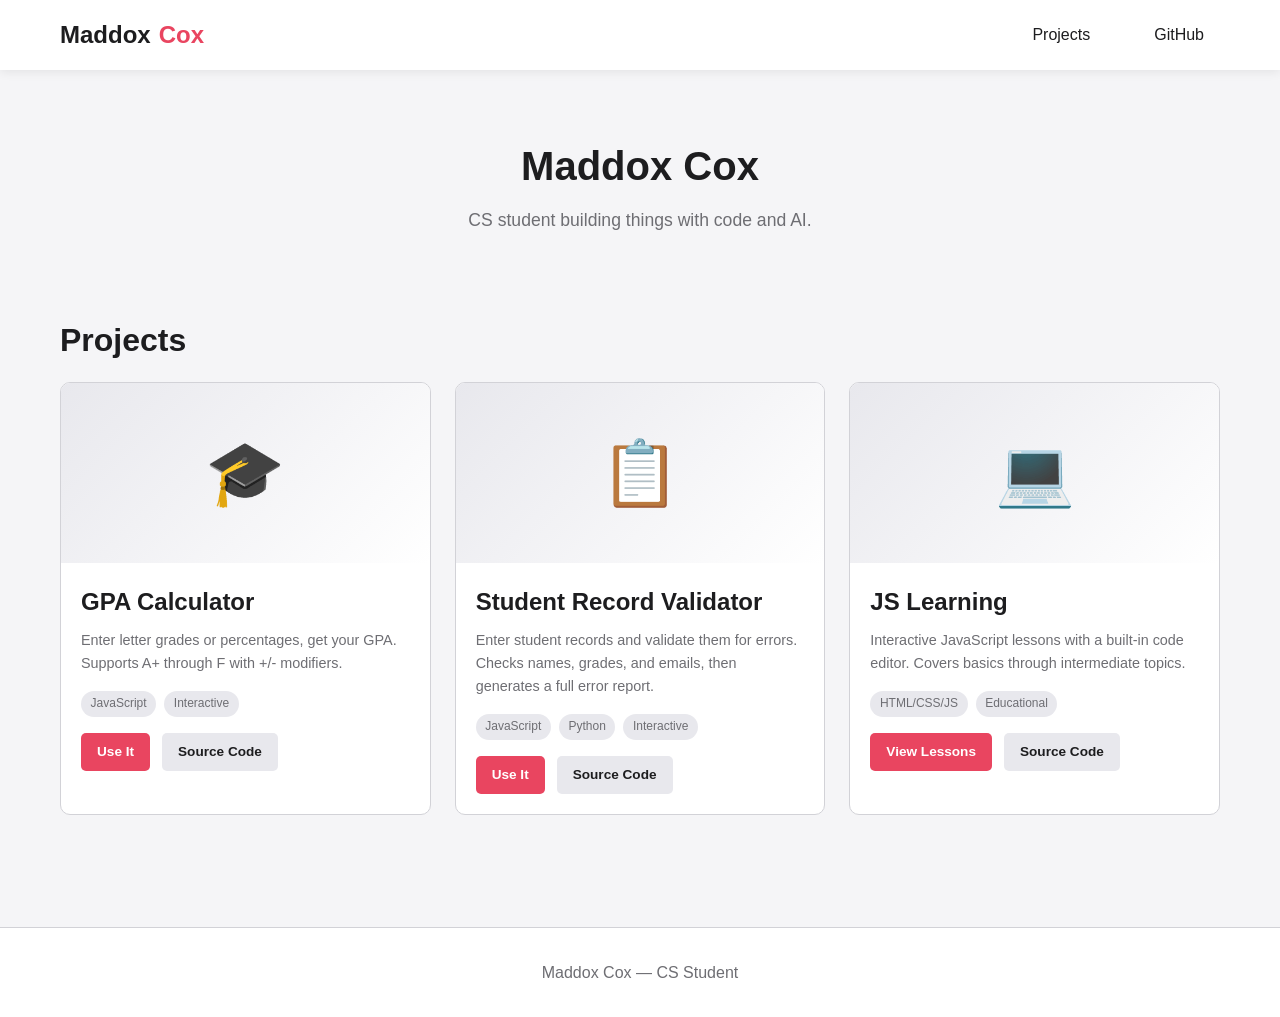
==== index.html @ 5d65bede "Add Student Record Validator and switch to light theme Co-Authored-By: Claude Opus 4.6 <noreply@anth" ====
<!DOCTYPE html>
<html lang="en">
<head>
    <meta charset="UTF-8">
    <meta name="viewport" content="width=device-width, initial-scale=1.0">
    <title>Maddox Cox — Projects</title>
    <link rel="stylesheet" href="css/styles.css">
    <style>
        .projects-section {
            padding: 3rem 0;
        }

        .projects-grid {
            display: grid;
            grid-template-columns: repeat(auto-fill, minmax(300px, 1fr));
            gap: 1.5rem;
        }

        .project-card {
            background-color: var(--bg-secondary);
            border-radius: 10px;
            border: 1px solid var(--border);
            overflow: hidden;
            transition: transform 0.3s ease, box-shadow 0.3s ease;
        }

        .project-card:hover {
            transform: translateY(-5px);
            box-shadow: 0 10px 30px var(--shadow);
        }

        .project-card .preview {
            height: 180px;
            display: flex;
            align-items: center;
            justify-content: center;
            font-size: 4rem;
            background: linear-gradient(135deg, var(--bg-tertiary), var(--bg-secondary));
        }

        .project-card .details {
            padding: 1.25rem;
        }

        .project-card .details h3 {
            margin-bottom: 0.5rem;
            color: var(--text-primary);
        }

        .project-card .details p {
            font-size: 0.9rem;
            margin-bottom: 1rem;
        }

        .project-card .tags {
            display: flex;
            flex-wrap: wrap;
            gap: 0.5rem;
            margin-bottom: 1rem;
        }

        .project-card .tag {
            font-size: 0.75rem;
            padding: 0.2rem 0.6rem;
            border-radius: 15px;
            background-color: var(--bg-tertiary);
            color: var(--text-secondary);
        }

        .project-card .links {
            display: flex;
            gap: 0.75rem;
        }

        .project-card .links a {
            font-size: 0.85rem;
            font-weight: 600;
        }

        .portfolio-hero {
            text-align: center;
            padding: 4rem 0 2rem;
        }

        .portfolio-hero h1 {
            font-size: 2.5rem;
            margin-bottom: 0.5rem;
        }

        .portfolio-hero p {
            font-size: 1.1rem;
            max-width: 500px;
            margin: 0 auto;
        }
    </style>
</head>
<body>
    <header>
        <nav>
            <a href="index.html" class="logo">Maddox<span>Cox</span></a>
            <ul class="nav-links">
                <li><a href="#projects">Projects</a></li>
                <li><a href="https://github.com/maddoxcox" target="_blank">GitHub</a></li>
            </ul>
            <button class="mobile-menu">☰</button>
        </nav>
    </header>

    <main>
        <section class="portfolio-hero">
            <div class="container">
                <h1>Maddox Cox</h1>
                <p>CS student building things with code and AI.</p>
            </div>
        </section>

        <section id="projects" class="projects-section">
            <div class="container">
                <h2>Projects</h2>
                <div class="projects-grid">

                    <div class="project-card">
                        <div class="preview">🎓</div>
                        <div class="details">
                            <h3>GPA Calculator</h3>
                            <p>Enter letter grades or percentages, get your GPA. Supports A+ through F with +/- modifiers.</p>
                            <div class="tags">
                                <span class="tag">JavaScript</span>
                                <span class="tag">Interactive</span>
                            </div>
                            <div class="links">
                                <a href="projects/gpa-calculator/index.html" class="btn btn-small btn-primary">Use It</a>
                                <a href="https://github.com/maddoxcox/ai-club-learning/blob/main/month-1-foundations/day-01-error-handler/grade_calculator.py" target="_blank" class="btn btn-small btn-secondary">Source Code</a>
                            </div>
                        </div>
                    </div>

                    <div class="project-card">
                        <div class="preview">📋</div>
                        <div class="details">
                            <h3>Student Record Validator</h3>
                            <p>Enter student records and validate them for errors. Checks names, grades, and emails, then generates a full error report.</p>
                            <div class="tags">
                                <span class="tag">JavaScript</span>
                                <span class="tag">Python</span>
                                <span class="tag">Interactive</span>
                            </div>
                            <div class="links">
                                <a href="projects/record-validator/index.html" class="btn btn-small btn-primary">Use It</a>
                                <a href="https://github.com/maddoxcox/ai-club-learning/blob/main/month-1-foundations/day-02-record-validator/student_validator.py" target="_blank" class="btn btn-small btn-secondary">Source Code</a>
                            </div>
                        </div>
                    </div>

                    <div class="project-card">
                        <div class="preview">💻</div>
                        <div class="details">
                            <h3>JS Learning</h3>
                            <p>Interactive JavaScript lessons with a built-in code editor. Covers basics through intermediate topics.</p>
                            <div class="tags">
                                <span class="tag">HTML/CSS/JS</span>
                                <span class="tag">Educational</span>
                            </div>
                            <div class="links">
                                <a href="lessons/basics/variables.html" class="btn btn-small btn-primary">View Lessons</a>
                                <a href="https://github.com/maddoxcox/claudetest1" target="_blank" class="btn btn-small btn-secondary">Source Code</a>
                            </div>
                        </div>
                    </div>

                </div>
            </div>
        </section>
    </main>

    <footer>
        <div class="container">
            <p>Maddox Cox — CS Student</p>
        </div>
    </footer>

    <script src="js/main.js"></script>
</body>
</html>
---- css/styles.css ----
/* CSS Variables for theming */
:root {
    --bg-primary: #f5f5f7;
    --bg-secondary: #ffffff;
    --bg-tertiary: #e8e8ed;
    --text-primary: #1d1d1f;
    --text-secondary: #6e6e73;
    --accent: #e94560;
    --accent-hover: #ff6b6b;
    --success: #34a853;
    --warning: #f59e0b;
    --error: #dc2626;
    --code-bg: #f0f0f5;
    --border: #d2d2d7;
    --shadow: rgba(0, 0, 0, 0.08);
}

/* Reset and Base Styles */
* {
    margin: 0;
    padding: 0;
    box-sizing: border-box;
}

html {
    scroll-behavior: smooth;
}

body {
    font-family: 'Segoe UI', Tahoma, Geneva, Verdana, sans-serif;
    background-color: var(--bg-primary);
    color: var(--text-primary);
    line-height: 1.6;
    min-height: 100vh;
}

/* Typography */
h1, h2, h3, h4 {
    margin-bottom: 1rem;
    font-weight: 600;
}

h1 { font-size: 2.5rem; }
h2 { font-size: 2rem; }
h3 { font-size: 1.5rem; }
h4 { font-size: 1.25rem; }

p {
    margin-bottom: 1rem;
    color: var(--text-secondary);
}

a {
    color: var(--accent);
    text-decoration: none;
    transition: color 0.3s ease;
}

a:hover {
    color: var(--accent-hover);
}

/* Container */
.container {
    max-width: 1200px;
    margin: 0 auto;
    padding: 0 20px;
}

/* Header & Navigation */
header {
    background-color: var(--bg-secondary);
    padding: 1rem 0;
    position: sticky;
    top: 0;
    z-index: 1000;
    box-shadow: 0 2px 10px var(--shadow);
}

nav {
    display: flex;
    justify-content: space-between;
    align-items: center;
    max-width: 1200px;
    margin: 0 auto;
    padding: 0 20px;
}

.logo {
    font-size: 1.5rem;
    font-weight: 700;
    color: var(--text-primary);
    display: flex;
    align-items: center;
    gap: 0.5rem;
}

.logo span {
    color: var(--accent);
}

.nav-links {
    display: flex;
    list-style: none;
    gap: 2rem;
}

.nav-links a {
    color: var(--text-primary);
    font-weight: 500;
    padding: 0.5rem 1rem;
    border-radius: 5px;
    transition: background-color 0.3s ease;
}

.nav-links a:hover {
    background-color: var(--bg-tertiary);
}

.mobile-menu {
    display: none;
    background: none;
    border: none;
    color: var(--text-primary);
    font-size: 1.5rem;
    cursor: pointer;
}

/* Hero Section */
.hero {
    text-align: center;
    padding: 4rem 0;
    background: linear-gradient(135deg, var(--bg-secondary), var(--bg-tertiary));
}

.hero h1 {
    font-size: 3rem;
    margin-bottom: 1rem;
}

.hero p {
    font-size: 1.25rem;
    max-width: 600px;
    margin: 0 auto 2rem;
}

/* Progress Bar */
.progress-container {
    background-color: var(--bg-secondary);
    padding: 1.5rem;
    border-radius: 10px;
    margin: 2rem 0;
}

.progress-bar {
    background-color: var(--bg-tertiary);
    border-radius: 10px;
    height: 20px;
    overflow: hidden;
    margin-top: 0.5rem;
}

.progress-fill {
    background: linear-gradient(90deg, var(--accent), var(--accent-hover));
    height: 100%;
    border-radius: 10px;
    transition: width 0.5s ease;
}

.progress-text {
    display: flex;
    justify-content: space-between;
    margin-top: 0.5rem;
    font-size: 0.9rem;
    color: var(--text-secondary);
}

/* Topic Cards */
.topics-section {
    padding: 3rem 0;
}

.topics-section h2 {
    margin-bottom: 2rem;
}

.topics-grid {
    display: grid;
    grid-template-columns: repeat(auto-fill, minmax(280px, 1fr));
    gap: 1.5rem;
}

.topic-card {
    background-color: var(--bg-secondary);
    border-radius: 10px;
    padding: 1.5rem;
    transition: transform 0.3s ease, box-shadow 0.3s ease;
    border: 1px solid var(--border);
    position: relative;
    overflow: hidden;
}

.topic-card:hover {
    transform: translateY(-5px);
    box-shadow: 0 10px 30px var(--shadow);
}

.topic-card.completed::after {
    content: '✓';
    position: absolute;
    top: 10px;
    right: 10px;
    background-color: var(--success);
    color: white;
    width: 25px;
    height: 25px;
    border-radius: 50%;
    display: flex;
    align-items: center;
    justify-content: center;
    font-size: 0.8rem;
}

.topic-card h3 {
    color: var(--text-primary);
    margin-bottom: 0.5rem;
}

.topic-card p {
    font-size: 0.9rem;
    margin-bottom: 1rem;
}

.topic-card .difficulty {
    display: inline-block;
    padding: 0.25rem 0.75rem;
    border-radius: 15px;
    font-size: 0.75rem;
    font-weight: 600;
    text-transform: uppercase;
}

.difficulty.beginner {
    background-color: var(--success);
    color: var(--bg-primary);
}

.difficulty.intermediate {
    background-color: var(--warning);
    color: var(--bg-primary);
}

/* Lesson Content */
.lesson-container {
    max-width: 900px;
    margin: 0 auto;
    padding: 2rem 20px;
}

.lesson-header {
    margin-bottom: 2rem;
    padding-bottom: 1rem;
    border-bottom: 1px solid var(--border);
}

.lesson-header h1 {
    margin-bottom: 0.5rem;
}

.breadcrumb {
    color: var(--text-secondary);
    font-size: 0.9rem;
}

.breadcrumb a {
    color: var(--text-secondary);
}

.breadcrumb a:hover {
    color: var(--accent);
}

.lesson-content section {
    margin-bottom: 3rem;
}

.lesson-content h2 {
    color: var(--accent);
    margin-bottom: 1rem;
}

.lesson-content ul, .lesson-content ol {
    margin-left: 1.5rem;
    margin-bottom: 1rem;
    color: var(--text-secondary);
}

.lesson-content li {
    margin-bottom: 0.5rem;
}

/* Code Blocks */
.code-block {
    background-color: var(--code-bg);
    border-radius: 8px;
    margin: 1rem 0;
    overflow: hidden;
    border: 1px solid var(--border);
}

.code-header {
    background-color: var(--bg-tertiary);
    padding: 0.5rem 1rem;
    display: flex;
    justify-content: space-between;
    align-items: center;
    font-size: 0.85rem;
    color: var(--text-secondary);
}

.code-header .language {
    font-weight: 600;
}

pre {
    padding: 1rem;
    overflow-x: auto;
    font-family: 'Fira Code', 'Consolas', monospace;
    font-size: 0.9rem;
    line-height: 1.5;
}

code {
    font-family: 'Fira Code', 'Consolas', monospace;
}

/* Inline code */
p code, li code {
    background-color: var(--code-bg);
    padding: 0.2rem 0.5rem;
    border-radius: 4px;
    font-size: 0.85em;
    color: var(--accent);
}

/* Syntax Highlighting */
.keyword { color: #8b5cf6; }
.string { color: #16a34a; }
.number { color: #d97706; }
.comment { color: #9ca3af; font-style: italic; }
.function { color: #2563eb; }
.operator { color: #0891b2; }
.variable { color: #dc2626; }
.property { color: #ca8a04; }

/* Interactive Code Editor */
.code-editor {
    background-color: var(--code-bg);
    border-radius: 8px;
    margin: 1.5rem 0;
    border: 1px solid var(--border);
    overflow: hidden;
}

.editor-header {
    background-color: var(--bg-tertiary);
    padding: 0.75rem 1rem;
    display: flex;
    justify-content: space-between;
    align-items: center;
}

.editor-header span {
    font-weight: 600;
    color: var(--text-secondary);
}

.editor-textarea {
    width: 100%;
    min-height: 150px;
    padding: 1rem;
    background-color: var(--code-bg);
    color: var(--text-primary);
    border: none;
    font-family: 'Fira Code', 'Consolas', monospace;
    font-size: 0.9rem;
    line-height: 1.5;
    resize: vertical;
    outline: none;
}

.editor-textarea:focus {
    box-shadow: inset 0 0 0 2px var(--accent);
}

.editor-output {
    border-top: 1px solid var(--border);
    padding: 1rem;
    background-color: #e8e8ed;
    min-height: 60px;
    font-family: 'Fira Code', 'Consolas', monospace;
    font-size: 0.85rem;
}

.output-label {
    color: var(--text-secondary);
    font-size: 0.75rem;
    text-transform: uppercase;
    margin-bottom: 0.5rem;
}

.output-content {
    color: var(--success);
    white-space: pre-wrap;
}

.output-content.error {
    color: var(--error);
}

/* Buttons */
.btn {
    display: inline-block;
    padding: 0.75rem 1.5rem;
    border: none;
    border-radius: 5px;
    font-size: 1rem;
    font-weight: 600;
    cursor: pointer;
    transition: all 0.3s ease;
    text-align: center;
}

.btn-primary {
    background-color: var(--accent);
    color: white;
}

.btn-primary:hover {
    background-color: var(--accent-hover);
}

.btn-secondary {
    background-color: var(--bg-tertiary);
    color: var(--text-primary);
}

.btn-secondary:hover {
    background-color: var(--border);
}

.btn-success {
    background-color: var(--success);
    color: var(--bg-primary);
}

.btn-success:hover {
    background-color: #3db892;
}

.btn-small {
    padding: 0.5rem 1rem;
    font-size: 0.85rem;
}

/* Challenge Box */
.challenge-box {
    background-color: var(--bg-tertiary);
    border-left: 4px solid var(--accent);
    border-radius: 0 8px 8px 0;
    padding: 1.5rem;
    margin: 2rem 0;
}

.challenge-box h4 {
    color: var(--accent);
    margin-bottom: 0.5rem;
}

/* Info Box */
.info-box {
    background-color: var(--bg-secondary);
    border-left: 4px solid var(--success);
    border-radius: 0 8px 8px 0;
    padding: 1rem 1.5rem;
    margin: 1rem 0;
}

.info-box.warning {
    border-left-color: var(--warning);
}

/* Lesson Navigation */
.lesson-nav {
    display: flex;
    justify-content: space-between;
    margin-top: 3rem;
    padding-top: 2rem;
    border-top: 1px solid var(--border);
}

.lesson-nav a {
    display: flex;
    align-items: center;
    gap: 0.5rem;
    padding: 0.75rem 1.5rem;
    background-color: var(--bg-secondary);
    border-radius: 5px;
    transition: background-color 0.3s ease;
}

.lesson-nav a:hover {
    background-color: var(--bg-tertiary);
}

.lesson-nav .next {
    margin-left: auto;
}

/* Quiz Styles */
.quiz-container {
    max-width: 800px;
    margin: 0 auto;
    padding: 2rem 20px;
}

.quiz-header {
    text-align: center;
    margin-bottom: 2rem;
}

.quiz-progress {
    display: flex;
    justify-content: center;
    gap: 0.5rem;
    margin-bottom: 2rem;
}

.quiz-progress .dot {
    width: 12px;
    height: 12px;
    border-radius: 50%;
    background-color: var(--bg-tertiary);
    transition: background-color 0.3s ease;
}

.quiz-progress .dot.active {
    background-color: var(--accent);
}

.quiz-progress .dot.correct {
    background-color: var(--success);
}

.quiz-progress .dot.incorrect {
    background-color: var(--error);
}

.question-card {
    background-color: var(--bg-secondary);
    border-radius: 10px;
    padding: 2rem;
    margin-bottom: 1.5rem;
}

.question-number {
    color: var(--accent);
    font-size: 0.9rem;
    margin-bottom: 0.5rem;
}

.question-text {
    font-size: 1.25rem;
    margin-bottom: 1.5rem;
    color: var(--text-primary);
}

.options-list {
    list-style: none;
}

.option {
    background-color: var(--bg-tertiary);
    border: 2px solid var(--border);
    border-radius: 8px;
    padding: 1rem 1.5rem;
    margin-bottom: 0.75rem;
    cursor: pointer;
    transition: all 0.3s ease;
    display: flex;
    align-items: center;
    gap: 1rem;
}

.option:hover {
    border-color: var(--accent);
}

.option.selected {
    border-color: var(--accent);
    background-color: rgba(233, 69, 96, 0.1);
}

.option.correct {
    border-color: var(--success);
    background-color: rgba(78, 204, 163, 0.1);
}

.option.incorrect {
    border-color: var(--error);
    background-color: rgba(255, 71, 87, 0.1);
}

.option-marker {
    width: 30px;
    height: 30px;
    border-radius: 50%;
    background-color: var(--bg-secondary);
    display: flex;
    align-items: center;
    justify-content: center;
    font-weight: 600;
    flex-shrink: 0;
}

.feedback {
    padding: 1rem;
    border-radius: 8px;
    margin-top: 1rem;
    display: none;
}

.feedback.show {
    display: block;
}

.feedback.correct {
    background-color: rgba(78, 204, 163, 0.1);
    border: 1px solid var(--success);
    color: var(--success);
}

.feedback.incorrect {
    background-color: rgba(255, 71, 87, 0.1);
    border: 1px solid var(--error);
    color: var(--error);
}

.quiz-actions {
    display: flex;
    justify-content: center;
    gap: 1rem;
    margin-top: 1.5rem;
}

/* Results */
.results-container {
    text-align: center;
    padding: 3rem;
    background-color: var(--bg-secondary);
    border-radius: 10px;
}

.results-score {
    font-size: 4rem;
    font-weight: 700;
    color: var(--accent);
    margin-bottom: 1rem;
}

.results-message {
    font-size: 1.5rem;
    margin-bottom: 2rem;
}

/* Footer */
footer {
    background-color: var(--bg-secondary);
    padding: 2rem 0;
    margin-top: 4rem;
    text-align: center;
    border-top: 1px solid var(--border);
}

footer p {
    color: var(--text-secondary);
    margin: 0;
}

/* Responsive Design */
@media (max-width: 768px) {
    .nav-links {
        display: none;
        position: absolute;
        top: 100%;
        left: 0;
        right: 0;
        background-color: var(--bg-secondary);
        flex-direction: column;
        padding: 1rem;
        gap: 0.5rem;
    }

    .nav-links.active {
        display: flex;
    }

    .mobile-menu {
        display: block;
    }

    .hero h1 {
        font-size: 2rem;
    }

    .hero p {
        font-size: 1rem;
    }

    .topics-grid {
        grid-template-columns: 1fr;
    }

    .lesson-nav {
        flex-direction: column;
        gap: 1rem;
    }

    .lesson-nav a {
        justify-content: center;
    }

    h1 { font-size: 2rem; }
    h2 { font-size: 1.5rem; }
}

@media (max-width: 480px) {
    .container {
        padding: 0 15px;
    }

    .question-card {
        padding: 1.5rem;
    }

    .option {
        padding: 0.75rem 1rem;
    }
}

/* Animations */
@keyframes fadeIn {
    from { opacity: 0; transform: translateY(10px); }
    to { opacity: 1; transform: translateY(0); }
}

.fade-in {
    animation: fadeIn 0.3s ease forwards;
}

/* Mark Complete Button */
.mark-complete {
    display: flex;
    justify-content: center;
    margin: 2rem 0;
}

.mark-complete .btn {
    display: flex;
    align-items: center;
    gap: 0.5rem;
}

/* Complete Status */
.complete-status {
    display: flex;
    align-items: center;
    justify-content: center;
    gap: 0.5rem;
    color: var(--success);
    font-weight: 600;
    margin: 2rem 0;
}
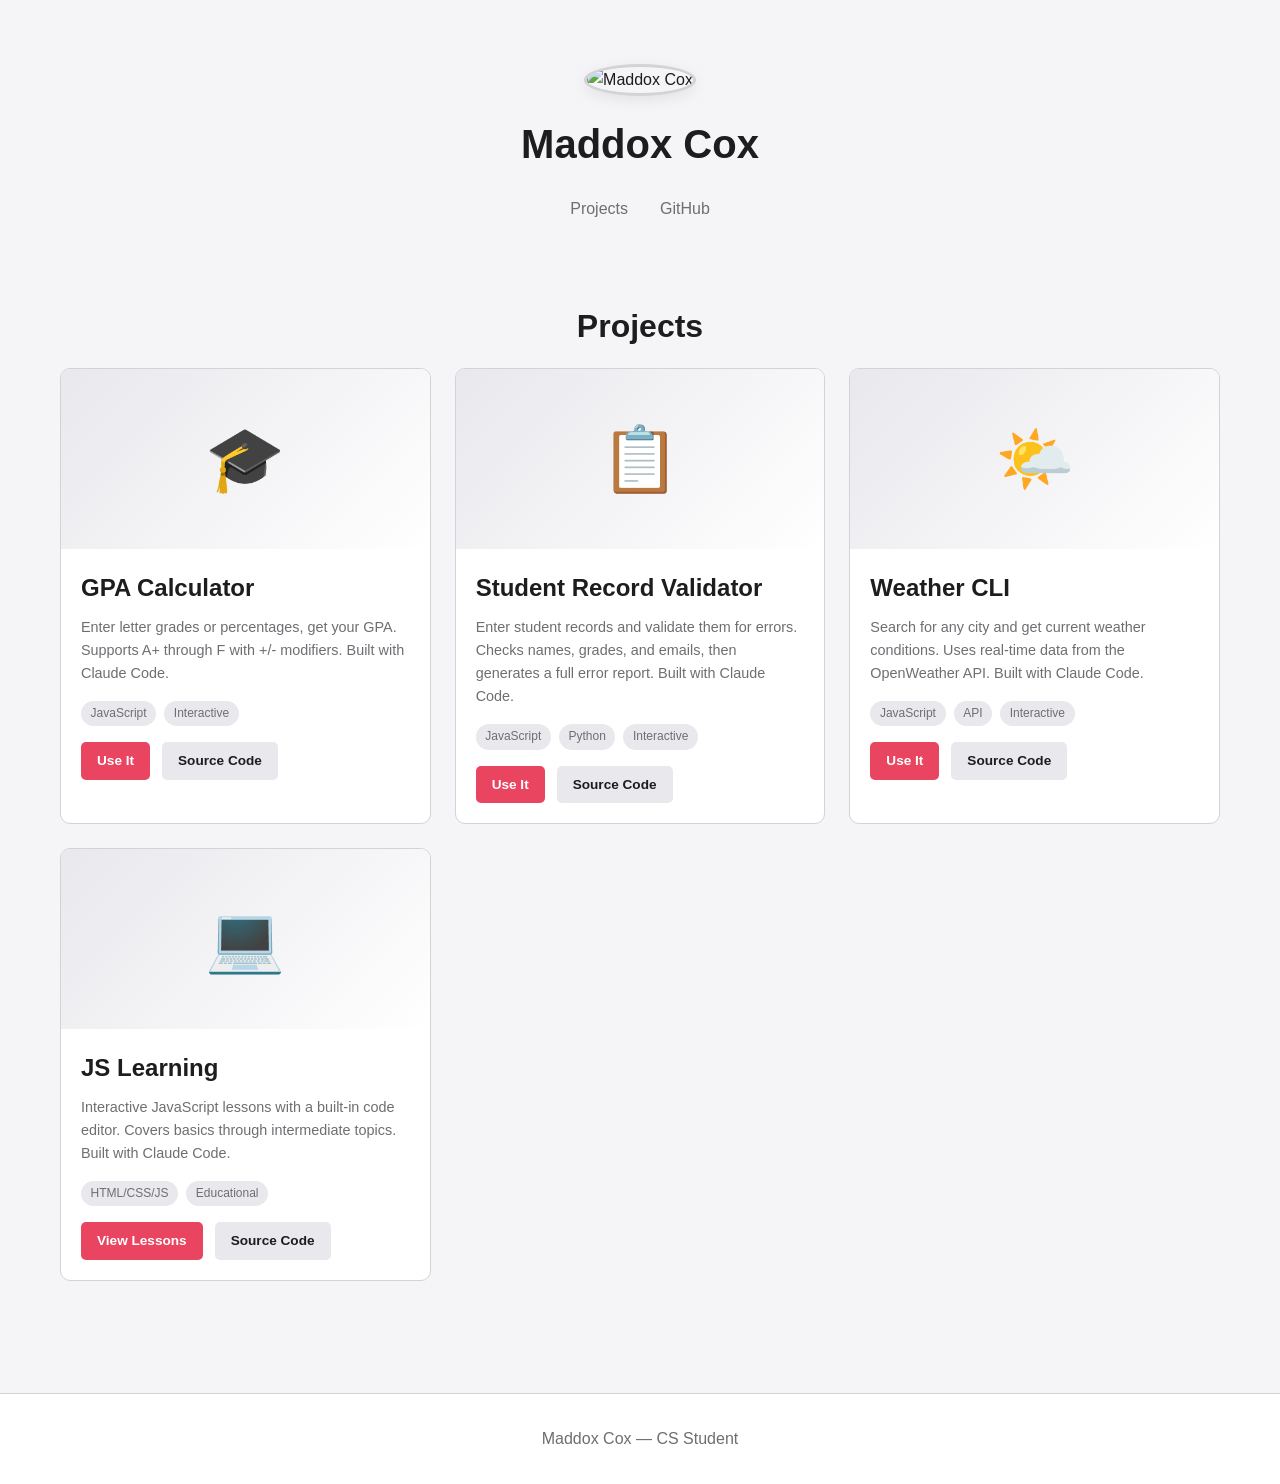
==== commit 0f590a57: "Convert GPA Calculator and Record Validator to terminal UI Replace the light card-based UI on both p" ====
--- a/index.html
+++ b/index.html
@@ -82,6 +82,16 @@
             padding: 4rem 0 2rem;
         }
 
+        .profile-photo {
+            width: 150px;
+            height: 150px;
+            border-radius: 50%;
+            object-fit: cover;
+            margin-bottom: 1rem;
+            border: 3px solid var(--border);
+            box-shadow: 0 4px 15px var(--shadow);
+        }
+
         .portfolio-hero h1 {
             font-size: 2.5rem;
             margin-bottom: 0.5rem;
@@ -92,25 +102,40 @@
             max-width: 500px;
             margin: 0 auto;
         }
+
+        .hero-nav {
+            display: flex;
+            justify-content: center;
+            gap: 2rem;
+            margin-top: 1.25rem;
+        }
+
+        .hero-nav a {
+            color: var(--text-secondary);
+            font-weight: 500;
+            font-size: 1rem;
+            transition: color 0.3s ease;
+        }
+
+        .hero-nav a:hover {
+            color: var(--accent);
+        }
+
+        .projects-section h2 {
+            text-align: center;
+        }
     </style>
 </head>
 <body>
-    <header>
-        <nav>
-            <a href="index.html" class="logo">Maddox<span>Cox</span></a>
-            <ul class="nav-links">
-                <li><a href="#projects">Projects</a></li>
-                <li><a href="https://github.com/maddoxcox" target="_blank">GitHub</a></li>
-            </ul>
-            <button class="mobile-menu">☰</button>
-        </nav>
-    </header>
-
     <main>
         <section class="portfolio-hero">
             <div class="container">
+                <img src="images/photo.jpg" alt="Maddox Cox" class="profile-photo">
                 <h1>Maddox Cox</h1>
-                <p>CS student building things with code and AI.</p>
+                <nav class="hero-nav">
+                    <a href="#projects">Projects</a>
+                    <a href="https://github.com/maddoxcox" target="_blank">GitHub</a>
+                </nav>
             </div>
         </section>
 
@@ -123,7 +148,7 @@
                         <div class="preview">🎓</div>
                         <div class="details">
                             <h3>GPA Calculator</h3>
-                            <p>Enter letter grades or percentages, get your GPA. Supports A+ through F with +/- modifiers.</p>
+                            <p>Enter letter grades or percentages, get your GPA. Supports A+ through F with +/- modifiers. Built with Claude Code.</p>
                             <div class="tags">
                                 <span class="tag">JavaScript</span>
                                 <span class="tag">Interactive</span>
@@ -139,7 +164,7 @@
                         <div class="preview">📋</div>
                         <div class="details">
                             <h3>Student Record Validator</h3>
-                            <p>Enter student records and validate them for errors. Checks names, grades, and emails, then generates a full error report.</p>
+                            <p>Enter student records and validate them for errors. Checks names, grades, and emails, then generates a full error report. Built with Claude Code.</p>
                             <div class="tags">
                                 <span class="tag">JavaScript</span>
                                 <span class="tag">Python</span>
@@ -153,10 +178,27 @@
                     </div>
 
                     <div class="project-card">
+                        <div class="preview">🌤️</div>
+                        <div class="details">
+                            <h3>Weather CLI</h3>
+                            <p>Search for any city and get current weather conditions. Uses real-time data from the OpenWeather API. Built with Claude Code.</p>
+                            <div class="tags">
+                                <span class="tag">JavaScript</span>
+                                <span class="tag">API</span>
+                                <span class="tag">Interactive</span>
+                            </div>
+                            <div class="links">
+                                <a href="projects/weather-cli/index.html" class="btn btn-small btn-primary">Use It</a>
+                                <a href="https://github.com/maddoxcox/ai-club-learning/blob/main/month-1-foundations/day-03-weather-cli/weather.py" target="_blank" class="btn btn-small btn-secondary">Source Code</a>
+                            </div>
+                        </div>
+                    </div>
+
+                    <div class="project-card">
                         <div class="preview">💻</div>
                         <div class="details">
                             <h3>JS Learning</h3>
-                            <p>Interactive JavaScript lessons with a built-in code editor. Covers basics through intermediate topics.</p>
+                            <p>Interactive JavaScript lessons with a built-in code editor. Covers basics through intermediate topics. Built with Claude Code.</p>
                             <div class="tags">
                                 <span class="tag">HTML/CSS/JS</span>
                                 <span class="tag">Educational</span>
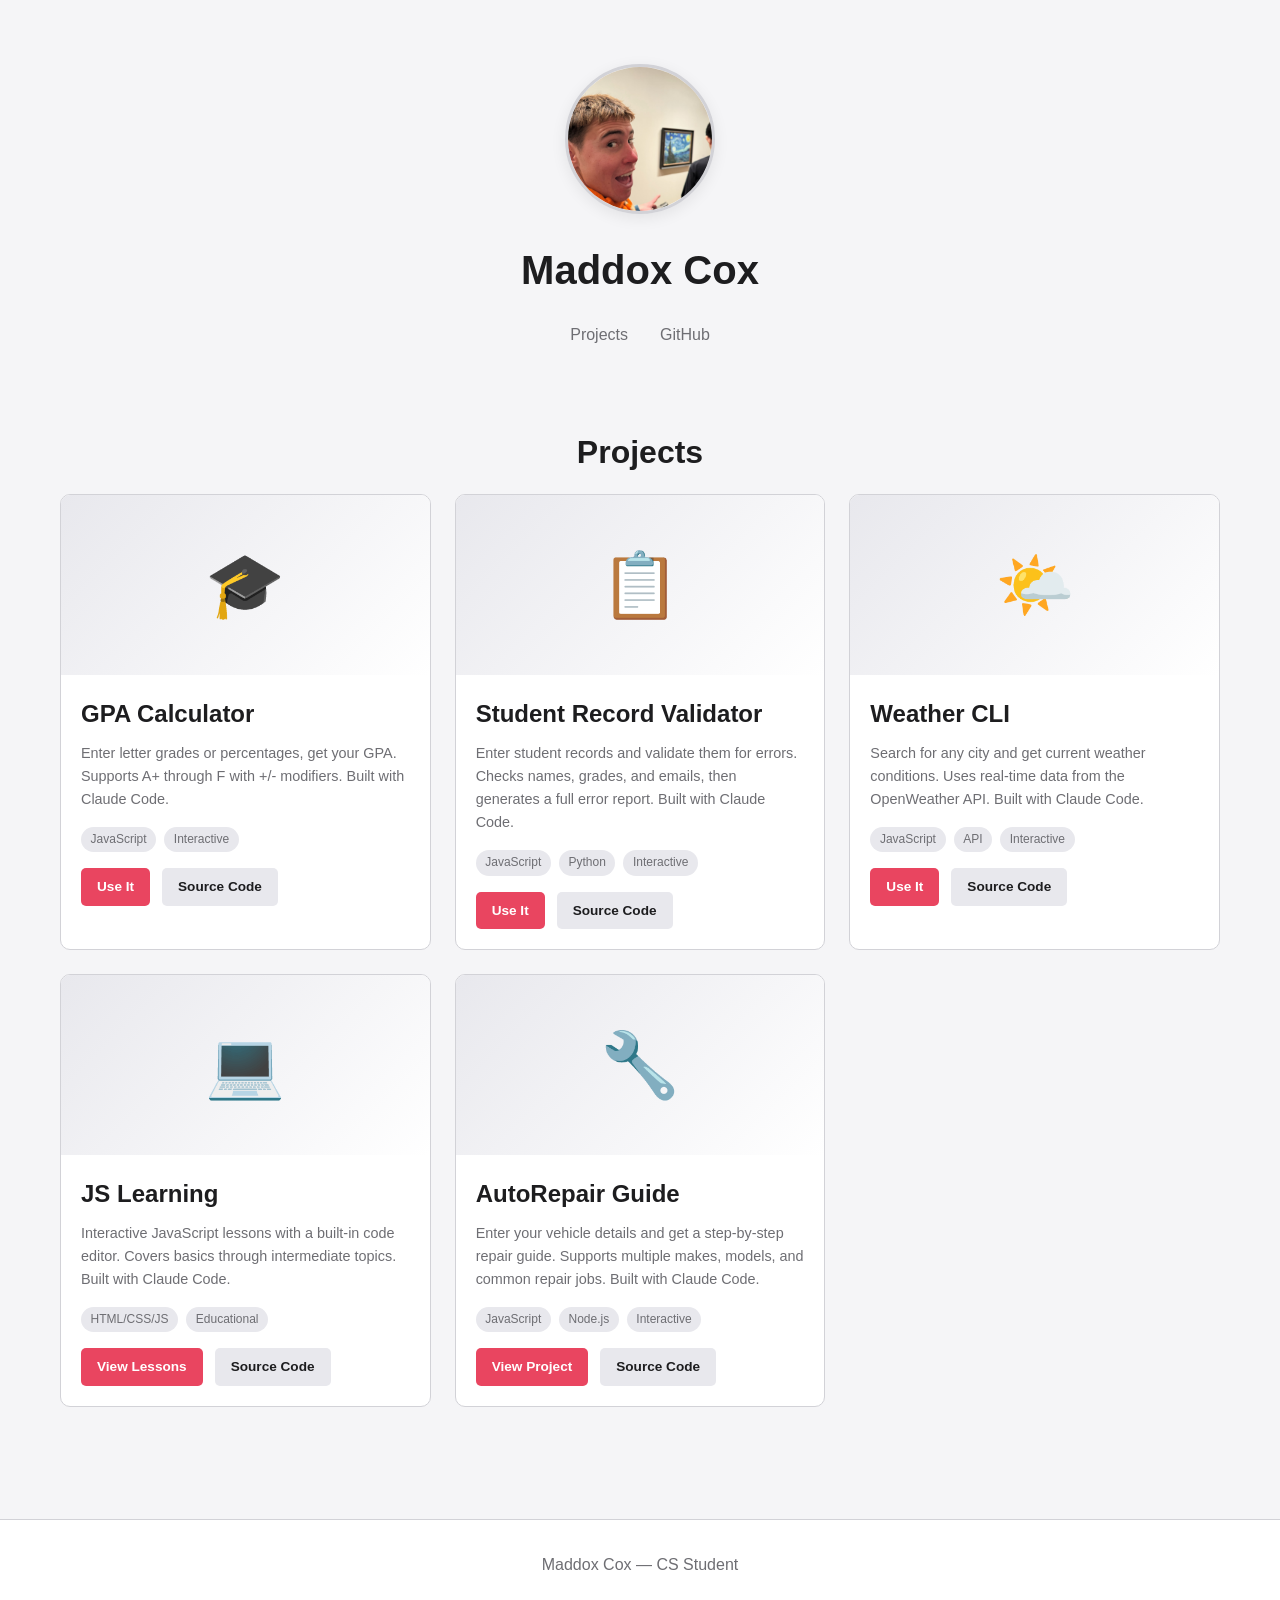
==== commit e936a0d8: "added autorepair_guide to portfolio" ====
--- a/index.html
+++ b/index.html
@@ -210,6 +210,23 @@
                         </div>
                     </div>
 
+                    <div class="project-card">
+                        <div class="preview">🔧</div>
+                        <div class="details">
+                            <h3>AutoRepair Guide</h3>
+                            <p>Enter your vehicle details and get a step-by-step repair guide. Supports multiple makes, models, and common repair jobs. Built with Claude Code.</p>
+                            <div class="tags">
+                                <span class="tag">JavaScript</span>
+                                <span class="tag">Node.js</span>
+                                <span class="tag">Interactive</span>
+                            </div>
+                            <div class="links">
+                                <a href="https://github.com/maddoxcox/autorepair_guide" target="_blank" class="btn btn-small btn-primary">View Project</a>
+                                <a href="https://github.com/maddoxcox/autorepair_guide" target="_blank" class="btn btn-small btn-secondary">Source Code</a>
+                            </div>
+                        </div>
+                    </div>
+
                 </div>
             </div>
         </section>
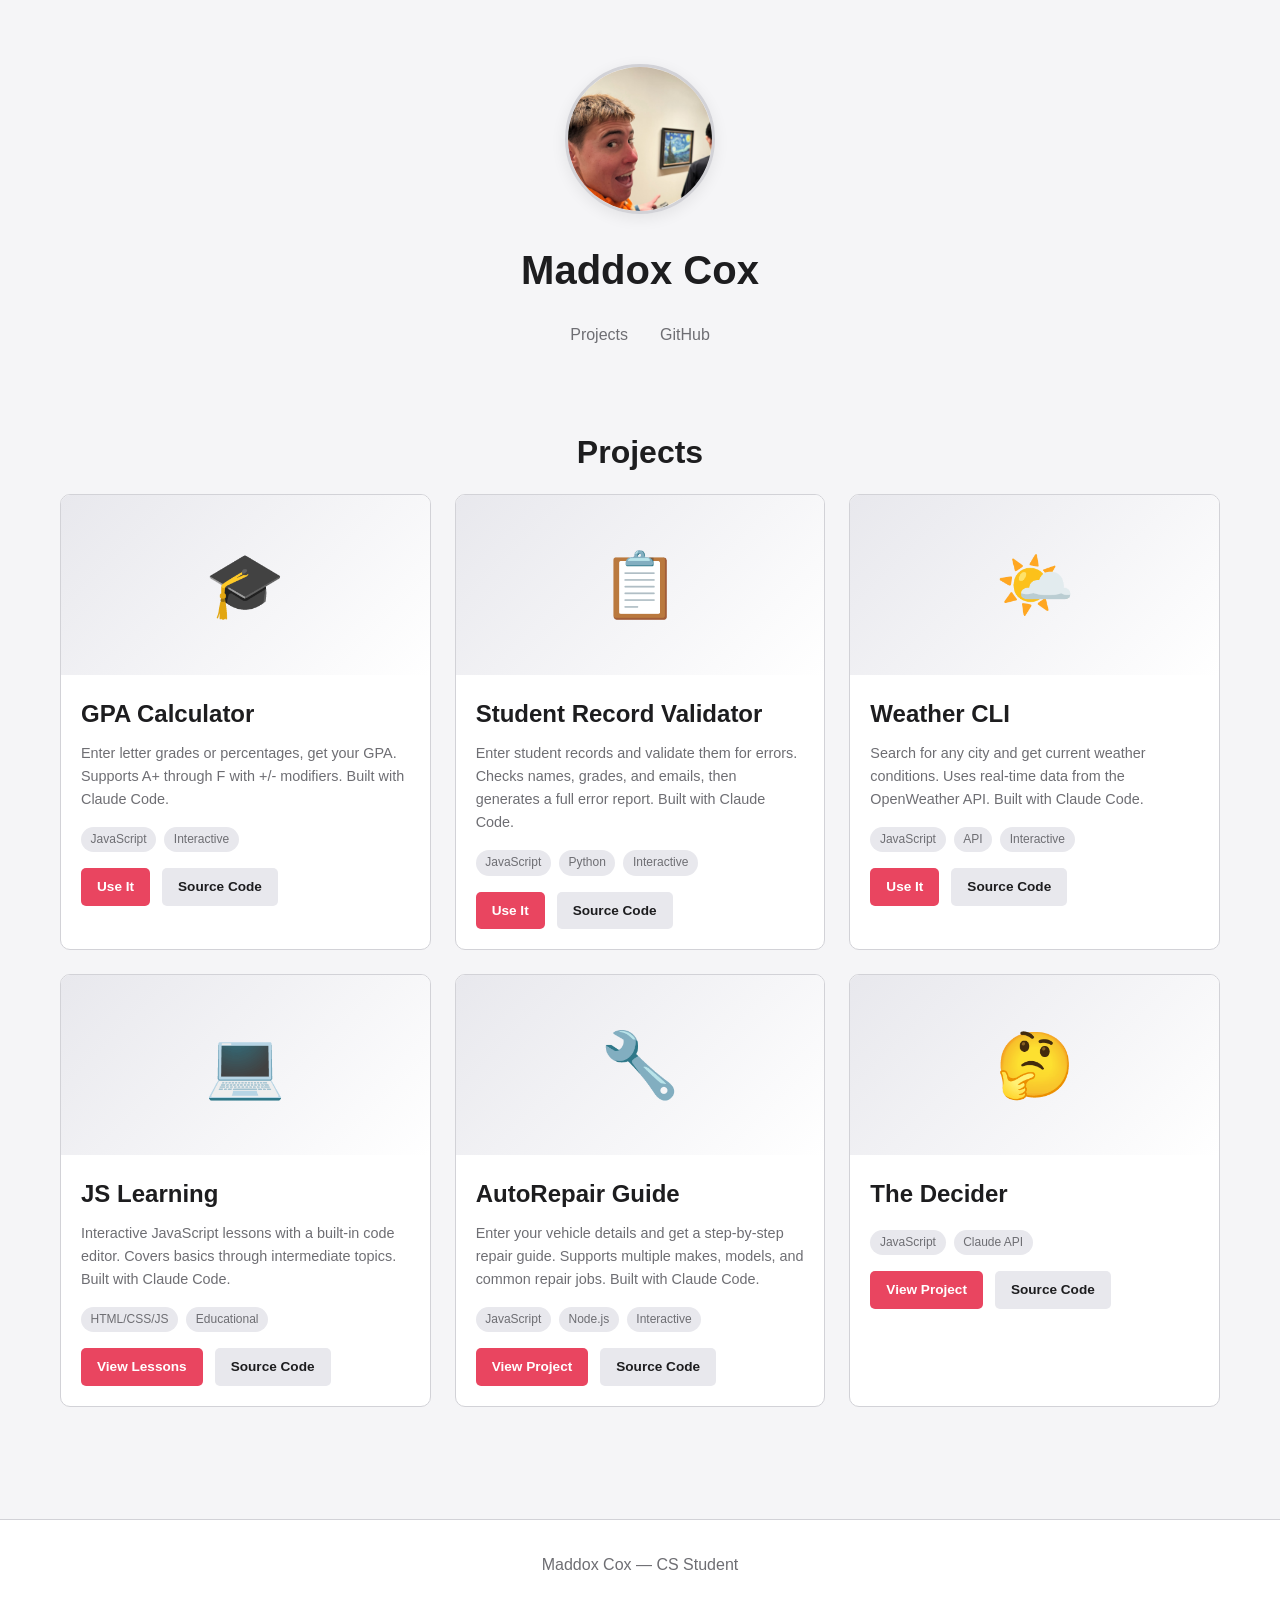
==== commit 331c968a: "added the_decider project" ====
--- a/index.html
+++ b/index.html
@@ -221,8 +221,23 @@
                                 <span class="tag">Interactive</span>
                             </div>
                             <div class="links">
-                                <a href="https://github.com/maddoxcox/autorepair_guide" target="_blank" class="btn btn-small btn-primary">View Project</a>
+                                <a href="https://autorepair-guide.onrender.com" target="_blank" class="btn btn-small btn-primary">View Project</a>
                                 <a href="https://github.com/maddoxcox/autorepair_guide" target="_blank" class="btn btn-small btn-secondary">Source Code</a>
+                            </div>
+                        </div>
+                    </div>
+                    <div class="project-card">
+                        <div class="preview">🤔</div>
+                        <div class="details">
+                            <h3>The Decider</h3>
+                            <p></p>
+                            <div class="tags">
+                                <span class="tag">JavaScript</span>
+                                <span class="tag">Claude API</span>
+                            </div>
+                            <div class="links">
+                                <a href="https://the-decider.onrender.com" target="_blank" class="btn btn-small btn-primary">View Project</a>
+                                <a href="https://github.com/maddoxcox/the-decider/tree/main" target="_blank" class="btn btn-small btn-secondary">Source Code</a>
                             </div>
                         </div>
                     </div>
